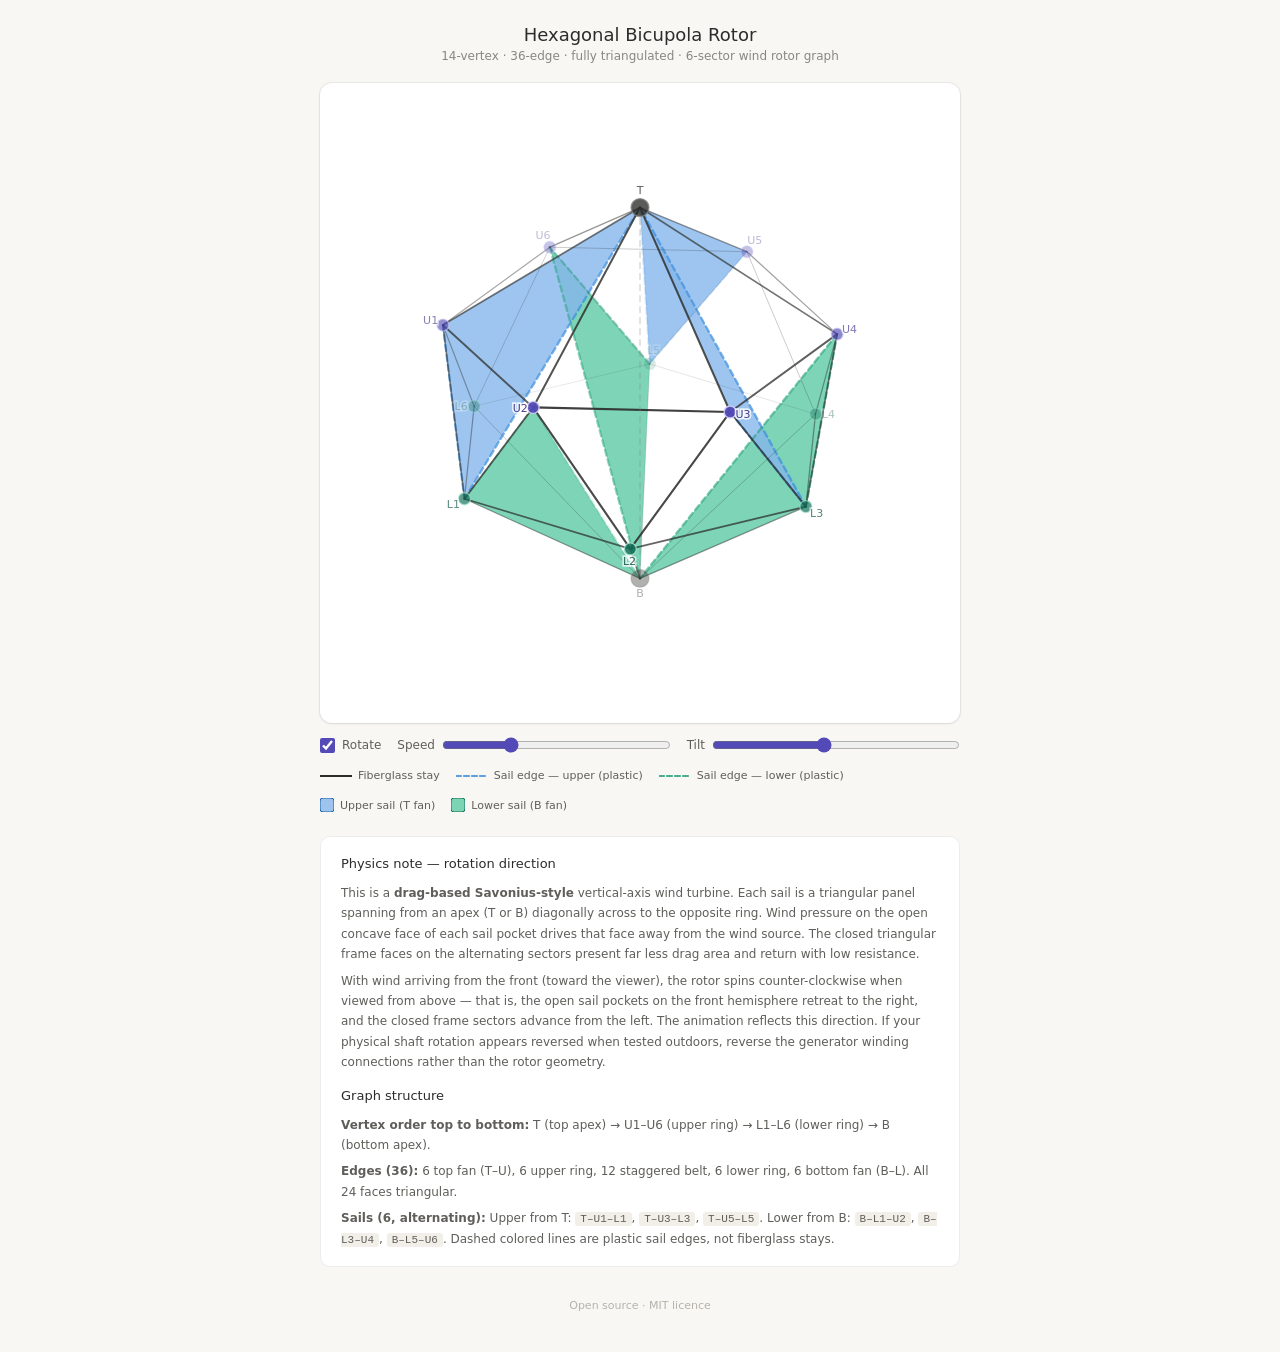
==== docs/index.html @ 90df32c6 "Rename index.html to docs/index.html" ====
<!DOCTYPE html>
<html lang="en">
<head>
  <meta charset="UTF-8">
  <meta name="viewport" content="width=device-width, initial-scale=1.0">
  <title>Hexagonal Bicupola Rotor</title>
  <style>
    *, *::before, *::after { box-sizing: border-box; margin: 0; padding: 0; }
    body {
      font-family: system-ui, -apple-system, sans-serif;
      font-size: 14px;
      background: #f8f7f4;
      color: #2c2c2a;
      display: flex;
      flex-direction: column;
      align-items: center;
      min-height: 100vh;
      padding: 24px 16px 40px;
    }
    h1 { font-size: 18px; font-weight: 500; margin-bottom: 4px; }
    .subtitle { font-size: 12px; color: #888780; margin-bottom: 20px; }
    canvas {
      display: block;
      width: 100%;
      max-width: 640px;
      border-radius: 12px;
      background: #ffffff;
      box-shadow: 0 1px 3px rgba(0,0,0,0.08), 0 0 0 1px rgba(0,0,0,0.06);
    }
    .controls {
      display: flex;
      flex-wrap: wrap;
      align-items: center;
      gap: 16px;
      padding: 14px 0 10px;
      width: 100%;
      max-width: 640px;
    }
    .controls label {
      display: flex;
      align-items: center;
      gap: 7px;
      color: #5f5e5a;
      font-size: 12px;
      white-space: nowrap;
    }
    .controls label.flex { flex: 1; min-width: 130px; }
    input[type="range"]    { flex: 1; accent-color: #534ab7; cursor: pointer; }
    input[type="checkbox"] { accent-color: #534ab7; cursor: pointer; width: 15px; height: 15px; }
    .legend {
      display: flex;
      flex-wrap: wrap;
      gap: 16px;
      padding: 6px 0 0;
      width: 100%;
      max-width: 640px;
      font-size: 11px;
      color: #5f5e5a;
    }
    .legend-item { display: flex; align-items: center; gap: 6px; }
    .legend-item svg { flex-shrink: 0; }
    .info {
      margin-top: 24px;
      width: 100%;
      max-width: 640px;
      background: #ffffff;
      border-radius: 10px;
      border: 1px solid rgba(0,0,0,0.07);
      padding: 16px 20px;
      font-size: 12px;
      color: #5f5e5a;
      line-height: 1.7;
    }
    .info h2 { font-size: 13px; font-weight: 500; color: #2c2c2a; margin-bottom: 8px; }
    .info p { margin-bottom: 6px; }
    .info p:last-child { margin-bottom: 0; }
    code {
      font-family: ui-monospace, monospace;
      font-size: 11px;
      background: #f1efe8;
      padding: 1px 5px;
      border-radius: 3px;
    }
    footer { margin-top: 32px; font-size: 11px; color: #b4b2a9; }
  </style>
</head>
<body>

  <h1>Hexagonal Bicupola Rotor</h1>
  <p class="subtitle">14-vertex · 36-edge · fully triangulated · 6-sector wind rotor graph</p>

  <canvas id="c"></canvas>

  <div class="controls">
    <label><input type="checkbox" id="chk" checked> Rotate</label>
    <label class="flex">Speed <input type="range" id="spd" min="1" max="8" value="3"></label>
    <label class="flex">Tilt  <input type="range" id="tlt" min="10" max="50" value="28"></label>
  </div>

  <div class="legend">
    <div class="legend-item">
      <svg width="32" height="8">
        <line x1="0" y1="4" x2="32" y2="4" stroke="#2c2c2a" stroke-width="2.2" stroke-linecap="round"/>
      </svg>
      Fiberglass stay
    </div>
    <div class="legend-item">
      <svg width="32" height="8">
        <line x1="0" y1="4" x2="32" y2="4" stroke="#378add" stroke-width="2.2"
              stroke-dasharray="5 3" stroke-linecap="round" opacity="0.8"/>
      </svg>
      Sail edge — upper (plastic)
    </div>
    <div class="legend-item">
      <svg width="32" height="8">
        <line x1="0" y1="4" x2="32" y2="4" stroke="#1d9e75" stroke-width="2.2"
              stroke-dasharray="5 3" stroke-linecap="round" opacity="0.8"/>
      </svg>
      Sail edge — lower (plastic)
    </div>
    <div class="legend-item">
      <svg width="14" height="14">
        <rect x="0" y="0" width="14" height="14" rx="3"
              fill="rgba(133,183,235,0.80)" stroke="#185fa5" stroke-width="1"/>
      </svg>
      Upper sail (T fan)
    </div>
    <div class="legend-item">
      <svg width="14" height="14">
        <rect x="0" y="0" width="14" height="14" rx="3"
              fill="rgba(93,202,165,0.80)" stroke="#0f6e56" stroke-width="1"/>
      </svg>
      Lower sail (B fan)
    </div>
  </div>

  <div class="info">
    <h2>Physics note — rotation direction</h2>
    <p>
      This is a <strong>drag-based Savonius-style</strong> vertical-axis wind turbine.
      Each sail is a triangular panel spanning from an apex (T or B) diagonally across
      to the opposite ring. Wind pressure on the open concave face of each sail pocket
      drives that face away from the wind source. The closed triangular frame faces on
      the alternating sectors present far less drag area and return with low resistance.
    </p>
    <p>
      With wind arriving from the front (toward the viewer), the rotor spins
      counter-clockwise when viewed from above — that is, the open sail pockets on the
      front hemisphere retreat to the right, and the closed frame sectors advance from
      the left. The animation reflects this direction. If your physical shaft rotation
      appears reversed when tested outdoors, reverse the generator winding connections
      rather than the rotor geometry.
    </p>
    <h2 style="margin-top:12px">Graph structure</h2>
    <p>
      <strong>Vertex order top to bottom:</strong>
      T (top apex) → U1–U6 (upper ring) → L1–L6 (lower ring) → B (bottom apex).
    </p>
    <p>
      <strong>Edges (36):</strong>
      6 top fan (T–U), 6 upper ring, 12 staggered belt, 6 lower ring, 6 bottom fan (B–L).
      All 24 faces triangular.
    </p>
    <p>
      <strong>Sails (6, alternating):</strong>
      Upper from T: <code>T–U1–L1</code>, <code>T–U3–L3</code>, <code>T–U5–L5</code>.
      Lower from B: <code>B–L1–U2</code>, <code>B–L3–U4</code>, <code>B–L5–U6</code>.
      Dashed colored lines are plastic sail edges, not fiberglass stays.
    </p>
  </div>

  <footer>Open source · MIT licence</footer>

  <script>
    const cv  = document.getElementById('c');
    const ctx = cv.getContext('2d');
    const W = 640, H = 640;
    cv.width = W; cv.height = H;

    const CX = W / 2, CY = H / 2 - 10, R = 210;

    // Sail fill colors at fixed 80% opacity — no depth modulation
    const SAIL_FILL = {
      T: 'rgba(133,183,235,0.80)',
      B: 'rgba(93,202,165,0.80)',
    };

    /*
      Vertex order top to bottom:
        T  = top pole        y = +R
        U  = upper ring      y = +R·sin(φ)    φ = 20°  (near T)
        L  = lower ring      y = -R·sin(φ)             (near B)
        B  = bottom pole     y = -R
    */
    function buildVerts() {
      const phi = 20 * Math.PI / 180;
      const rh  = R * Math.cos(phi);
      const yU  = +R * Math.sin(phi);
      const yL  = -R * Math.sin(phi);
      const n   = {};
      n['T'] = [0, +R, 0];
      n['B'] = [0, -R, 0];
      for (let i = 0; i < 6; i++) {
        const a = i * 60 * Math.PI / 180;
        n['U' + (i + 1)] = [rh * Math.sin(a), yU, rh * Math.cos(a)];
      }
      for (let i = 0; i < 6; i++) {
        const a = (i * 60 + 30) * Math.PI / 180;
        n['L' + (i + 1)] = [rh * Math.sin(a), yL, rh * Math.cos(a)];
      }
      return n;
    }
    const BASE = buildVerts();

    function rotY(v, a) {
      const [x, y, z] = v;
      return [x * Math.cos(a) + z * Math.sin(a), y, -x * Math.sin(a) + z * Math.cos(a)];
    }
    function rotX(v, a) {
      const [x, y, z] = v;
      return [x, y * Math.cos(a) - z * Math.sin(a), y * Math.sin(a) + z * Math.cos(a)];
    }
    function project(rv, tilt) {
      const p = rotX(rv, tilt);
      return { x: CX + p[0], y: CY - p[1], d: p[2] };
    }

    // Depth alpha — used for stays, nodes, and labels only (not sails)
    function dAlpha(d, lo, hi) {
      return lo + ((d + R) / (2 * R)) * (hi - lo);
    }

    /* Fiberglass stays — T→U, B→L, ring edges, belt edges only */
    const STAYS = new Set([
      'T|U1','T|U2','T|U3','T|U4','T|U5','T|U6',
      'B|L1','B|L2','B|L3','B|L4','B|L5','B|L6',
      'U1|U2','U2|U3','U3|U4','U4|U5','U5|U6','U6|U1',
      'L1|L2','L2|L3','L3|L4','L4|L5','L5|L6','L6|L1',
      'U1|L1','U1|L6',
      'U2|L1','U2|L2',
      'U3|L2','U3|L3',
      'U4|L3','U4|L4',
      'U5|L4','U5|L5',
      'U6|L5','U6|L6',
    ]);
    const STAY_LIST = [...STAYS].map(k => k.split('|'));

    function stayKey(a, b) { return [a, b].sort().join('|'); }
    function isStay(a, b)  { return STAYS.has(stayKey(a, b)); }

    /* Sails */
    const SAILS = [
      { keys: ['T', 'U1', 'L1'], type: 'T' },
      { keys: ['T', 'U3', 'L3'], type: 'T' },
      { keys: ['T', 'U5', 'L5'], type: 'T' },
      { keys: ['B', 'L1', 'U2'], type: 'B' },
      { keys: ['B', 'L3', 'U4'], type: 'B' },
      { keys: ['B', 'L5', 'U6'], type: 'B' },
    ];

    let angle   = 0.52;
    let running = true;
    document.getElementById('chk').onchange = e => { running = e.target.checked; };

    function faceNormalZ(pts) {
      const ax = pts[1].x - pts[0].x, ay = pts[1].y - pts[0].y;
      const bx = pts[2].x - pts[0].x, by = pts[2].y - pts[0].y;
      return ax * by - ay * bx;
    }

    function draw() {
      const tilt = +document.getElementById('tlt').value * Math.PI / 180;

      const rv = {};
      for (const k in BASE) rv[k] = rotY(BASE[k], angle);
      const p = {};
      for (const k in rv) p[k] = project(rv[k], tilt);

      ctx.clearRect(0, 0, W, H);

      /* 1 — Sail fills at fixed 80% opacity, painter's order (back to front).
         Depth sorting means front sails naturally occlude back sails — the
         80% transparency lets you see the back sail where the front sail
         doesn't cover it, without flickering luminance changes mid-rotation. */
      const faces = SAILS.map(s => {
        const pts   = s.keys.map(k => p[k]);
        const depth = pts.reduce((sum, pt) => sum + pt.d, 0) / 3;
        return { ...s, pts, depth, nz: faceNormalZ(pts) };
      }).sort((a, b) => a.depth - b.depth);

      for (const f of faces) {
        ctx.beginPath();
        ctx.moveTo(f.pts[0].x, f.pts[0].y);
        ctx.lineTo(f.pts[1].x, f.pts[1].y);
        ctx.lineTo(f.pts[2].x, f.pts[2].y);
        ctx.closePath();
        ctx.fillStyle = SAIL_FILL[f.type];
        ctx.fill();
      }

      /* 2 — Plastic sail edges (triangle sides that are not stays).
         These fade slightly by depth so the back ones read as behind,
         but remain clearly dashed to distinguish from solid rods. */
      for (const s of SAILS) {
        const k     = s.keys;
        const pts   = k.map(n => p[n]);
        const nz    = faceNormalZ(pts);
        const front = nz < 0;
        for (let i = 0; i < 3; i++) {
          const a = k[i], b = k[(i + 1) % 3];
          if (!isStay(a, b)) {
            const pa    = p[a], pb = p[b];
            const ed    = (pa.d + pb.d) / 2;
            const alpha = front
              ? dAlpha(ed, 0.35, 0.80)
              : dAlpha(ed, 0.08, 0.25);
            ctx.beginPath();
            ctx.moveTo(pa.x, pa.y);
            ctx.lineTo(pb.x, pb.y);
            ctx.strokeStyle = s.type === 'T'
              ? `rgba(55,138,221,${alpha})`
              : `rgba(29,158,117,${alpha})`;
            ctx.lineWidth = 2.4;
            ctx.setLineDash([6, 4]);
            ctx.lineCap = 'round';
            ctx.stroke();
            ctx.setLineDash([]);
          }
        }
      }

      /* 3 — Fiberglass stays: solid dark, continuous depth fade, back to front */
      const staysSorted = STAY_LIST
        .map(([a, b]) => ({ a, b, d: (p[a].d + p[b].d) / 2 }))
        .sort((x, y) => x.d - y.d);

      for (const { a, b, d } of staysSorted) {
        const pa    = p[a], pb = p[b];
        const alpha = dAlpha(d, 0.07, 0.96);
        const lw    = dAlpha(d, 0.5, 2.3);
        ctx.beginPath();
        ctx.moveTo(pa.x, pa.y);
        ctx.lineTo(pb.x, pb.y);
        ctx.strokeStyle = `rgba(44,44,42,${alpha})`;
        ctx.lineWidth   = lw;
        ctx.lineCap     = 'round';
        ctx.setLineDash([]);
        ctx.stroke();
      }

      /* 4 — Shaft axis */
      ctx.beginPath();
      ctx.moveTo(p['T'].x, p['T'].y);
      ctx.lineTo(p['B'].x, p['B'].y);
      ctx.strokeStyle = 'rgba(136,135,128,0.35)';
      ctx.lineWidth   = 1.3;
      ctx.setLineDash([6, 5]);
      ctx.stroke();
      ctx.setLineDash([]);

      /* 5 — Vertex nodes, back to front */
      const nodeOrder = Object.keys(p).sort((a, b) => p[a].d - p[b].d);
      for (const k of nodeOrder) {
        const pt    = p[k];
        const alpha = dAlpha(pt.d, 0.15, 1.0);
        let r, fill, stroke;
        if (k === 'T' || k === 'B') { r = 9; fill = '#2c2c2a'; stroke = '#888780'; }
        else if (k[0] === 'U')      { r = 6; fill = '#534ab7'; stroke = '#cecbf6'; }
        else                         { r = 6; fill = '#0f6e56'; stroke = '#9fe1cb'; }
        ctx.globalAlpha = alpha;
        ctx.beginPath();
        ctx.arc(pt.x, pt.y, r, 0, Math.PI * 2);
        ctx.fillStyle   = fill;
        ctx.strokeStyle = stroke;
        ctx.lineWidth   = 1.3;
        ctx.fill();
        ctx.stroke();
        ctx.globalAlpha = 1;
      }

      /* 6 — Labels, radially offset, depth-faded */
      for (const k of nodeOrder) {
        const pt    = p[k];
        const alpha = Math.max(0.18, dAlpha(pt.d, 0.15, 1.0));
        const dx    = pt.x - CX, dy = pt.y - CY;
        const dist  = Math.sqrt(dx * dx + dy * dy) || 1;
        const off   = (k === 'T' || k === 'B') ? 16 : 13;
        const lx    = pt.x + dx / dist * off;
        const ly    = pt.y + dy / dist * off;
        ctx.globalAlpha  = alpha;
        ctx.font         = '500 11px system-ui, sans-serif';
        ctx.textAlign    = 'center';
        ctx.textBaseline = 'middle';
        ctx.lineWidth    = 3.5;
        ctx.strokeStyle  = 'rgba(255,255,255,0.82)';
        ctx.strokeText(k, lx, ly);
        ctx.fillStyle = (k === 'T' || k === 'B') ? '#2c2c2a'
                      : (k[0] === 'U')            ? '#3c3489'
                                                  : '#085041';
        ctx.fillText(k, lx, ly);
        ctx.globalAlpha = 1;
      }
    }

    /* Animation loop — angle decrements = counter-clockwise from above */
    let last = 0;
    function loop(ts) {
      const spd = +document.getElementById('spd').value;
      const dt  = Math.min(ts - last, 50);
      last = ts;
      if (running) angle -= spd * 0.0004 * dt;
      draw();
      requestAnimationFrame(loop);
    }
    requestAnimationFrame(ts => { last = ts; loop(ts); });
  </script>

</body>
</html>
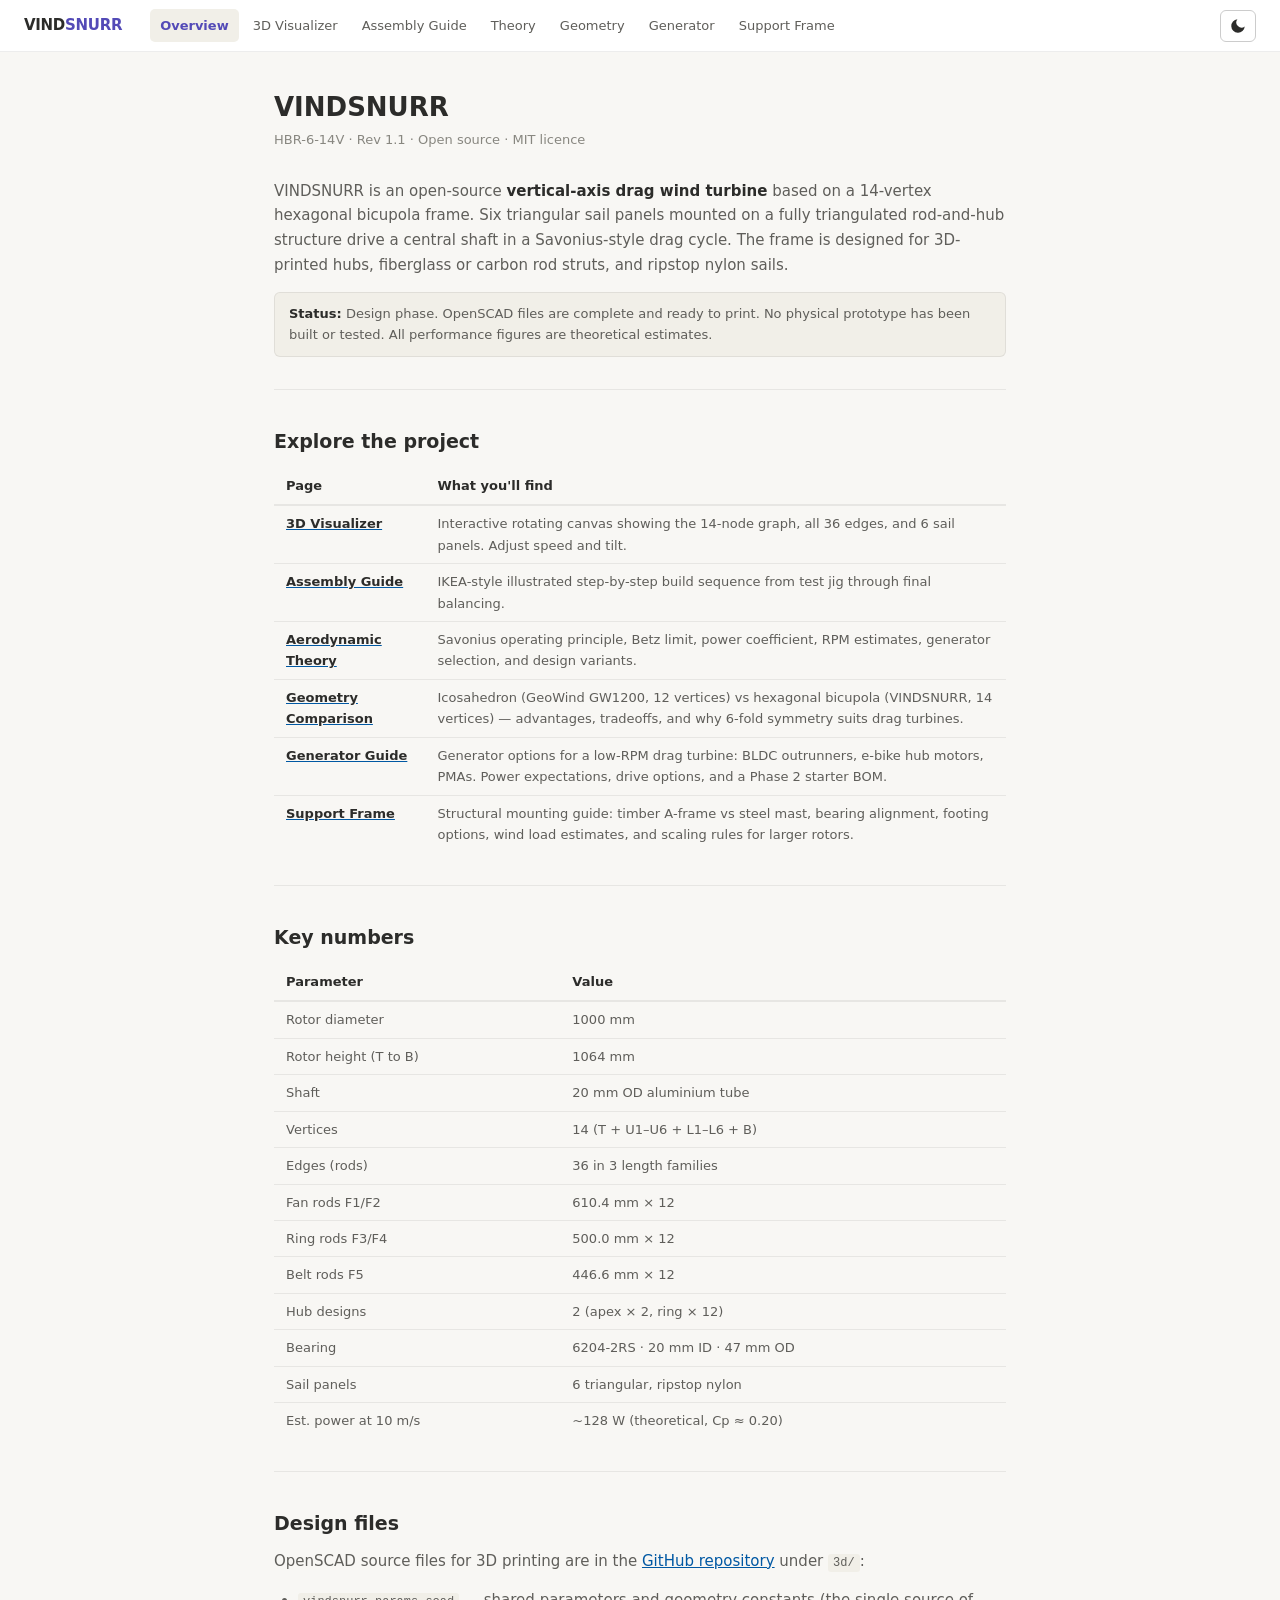
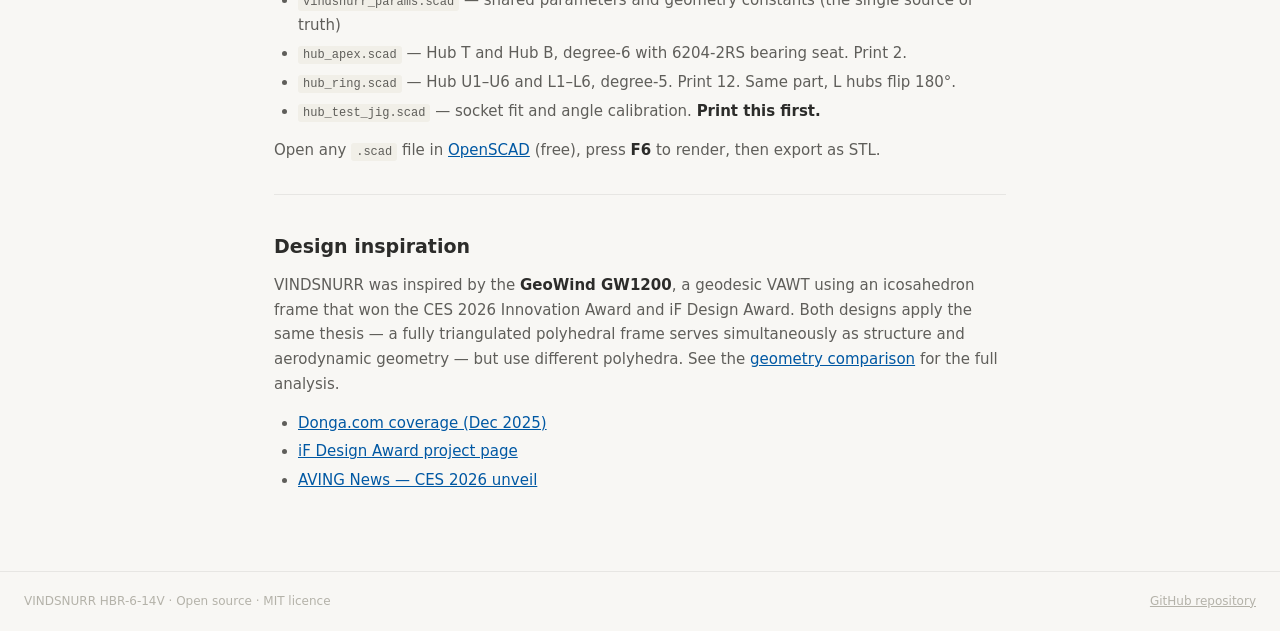
==== commit 6e2315f9: "Add documentation site, project guides, and contributor files - Adds GitHub Pages site (docs/) with " ====
--- a/docs/index.html
+++ b/docs/index.html
@@ -3,417 +3,157 @@
 <head>
   <meta charset="UTF-8">
   <meta name="viewport" content="width=device-width, initial-scale=1.0">
-  <title>Hexagonal Bicupola Rotor</title>
-  <style>
-    *, *::before, *::after { box-sizing: border-box; margin: 0; padding: 0; }
-    body {
-      font-family: system-ui, -apple-system, sans-serif;
-      font-size: 14px;
-      background: #f8f7f4;
-      color: #2c2c2a;
-      display: flex;
-      flex-direction: column;
-      align-items: center;
-      min-height: 100vh;
-      padding: 24px 16px 40px;
-    }
-    h1 { font-size: 18px; font-weight: 500; margin-bottom: 4px; }
-    .subtitle { font-size: 12px; color: #888780; margin-bottom: 20px; }
-    canvas {
-      display: block;
-      width: 100%;
-      max-width: 640px;
-      border-radius: 12px;
-      background: #ffffff;
-      box-shadow: 0 1px 3px rgba(0,0,0,0.08), 0 0 0 1px rgba(0,0,0,0.06);
-    }
-    .controls {
-      display: flex;
-      flex-wrap: wrap;
-      align-items: center;
-      gap: 16px;
-      padding: 14px 0 10px;
-      width: 100%;
-      max-width: 640px;
-    }
-    .controls label {
-      display: flex;
-      align-items: center;
-      gap: 7px;
-      color: #5f5e5a;
-      font-size: 12px;
-      white-space: nowrap;
-    }
-    .controls label.flex { flex: 1; min-width: 130px; }
-    input[type="range"]    { flex: 1; accent-color: #534ab7; cursor: pointer; }
-    input[type="checkbox"] { accent-color: #534ab7; cursor: pointer; width: 15px; height: 15px; }
-    .legend {
-      display: flex;
-      flex-wrap: wrap;
-      gap: 16px;
-      padding: 6px 0 0;
-      width: 100%;
-      max-width: 640px;
-      font-size: 11px;
-      color: #5f5e5a;
-    }
-    .legend-item { display: flex; align-items: center; gap: 6px; }
-    .legend-item svg { flex-shrink: 0; }
-    .info {
-      margin-top: 24px;
-      width: 100%;
-      max-width: 640px;
-      background: #ffffff;
-      border-radius: 10px;
-      border: 1px solid rgba(0,0,0,0.07);
-      padding: 16px 20px;
-      font-size: 12px;
-      color: #5f5e5a;
-      line-height: 1.7;
-    }
-    .info h2 { font-size: 13px; font-weight: 500; color: #2c2c2a; margin-bottom: 8px; }
-    .info p { margin-bottom: 6px; }
-    .info p:last-child { margin-bottom: 0; }
-    code {
-      font-family: ui-monospace, monospace;
-      font-size: 11px;
-      background: #f1efe8;
-      padding: 1px 5px;
-      border-radius: 3px;
-    }
-    footer { margin-top: 32px; font-size: 11px; color: #b4b2a9; }
-  </style>
+  <title>VINDSNURR — Hexagonal Bicupola Wind Rotor</title>
+  <link rel="stylesheet" href="site.css">
 </head>
 <body>
 
-  <h1>Hexagonal Bicupola Rotor</h1>
-  <p class="subtitle">14-vertex · 36-edge · fully triangulated · 6-sector wind rotor graph</p>
+<header class="site-header">
+  <a class="site-logo" href="index.html">VIND<span>SNURR</span></a>
+  <nav class="site-nav" aria-label="Site">
+    <a href="index.html" aria-current="page">Overview</a>
+    <a href="viz.html">3D Visualizer</a>
+    <a href="step-by-step.html">Assembly Guide</a>
+    <a href="theory.html">Theory</a>
+    <a href="geometry-comparison.html">Geometry</a>
+    <a href="generator.html">Generator</a>
+    <a href="support-frame.html">Support Frame</a>
+  </nav>
+  <button id="theme-toggle" aria-label="Switch to dark mode">
+    <svg aria-hidden="true" class="sun-icon" viewBox="0 0 24 24" width="18" height="18">
+      <circle cx="12" cy="12" r="5" fill="currentColor"/>
+      <path fill="currentColor" stroke="currentColor" stroke-width="1.5" stroke-linecap="round"
+            d="M12 2v2M12 20v2M4.22 4.22l1.42 1.42M18.36 18.36l1.42 1.42M2 12h2M20 12h2M4.22 19.78l1.42-1.42M18.36 5.64l1.42-1.42"/>
+    </svg>
+    <svg aria-hidden="true" class="moon-icon" viewBox="0 0 24 24" width="18" height="18">
+      <path fill="currentColor" d="M21 12.79A9 9 0 1 1 11.21 3 7 7 0 0 0 21 12.79z"/>
+    </svg>
+  </button>
+</header>
 
-  <canvas id="c"></canvas>
+<main class="page">
 
-  <div class="controls">
-    <label><input type="checkbox" id="chk" checked> Rotate</label>
-    <label class="flex">Speed <input type="range" id="spd" min="1" max="8" value="3"></label>
-    <label class="flex">Tilt  <input type="range" id="tlt" min="10" max="50" value="28"></label>
+  <div class="prose">
+
+    <h1>VINDSNURR</h1>
+    <p style="font-size:13px;color:var(--text-faint);margin-bottom:28px;">
+      HBR-6-14V · Rev 1.1 · Open source · MIT licence
+    </p>
+
+    <p>
+      VINDSNURR is an open-source <strong>vertical-axis drag wind turbine</strong> based on a
+      14-vertex hexagonal bicupola frame. Six triangular sail panels mounted on a fully
+      triangulated rod-and-hub structure drive a central shaft in a Savonius-style drag cycle.
+      The frame is designed for 3D-printed hubs, fiberglass or carbon rod struts, and ripstop
+      nylon sails.
+    </p>
+
+    <p style="font-size:13px;background:var(--bg-code);border:1px solid var(--border);border-radius:6px;padding:10px 14px;color:var(--text-muted);">
+      <strong>Status:</strong> Design phase. OpenSCAD files are complete and ready to print.
+      No physical prototype has been built or tested. All performance figures are theoretical estimates.
+    </p>
+
+    <hr>
+
+    <h2>Explore the project</h2>
+
+    <table>
+      <thead><tr><th>Page</th><th>What you'll find</th></tr></thead>
+      <tbody>
+        <tr>
+          <td><a href="viz.html"><strong>3D Visualizer</strong></a></td>
+          <td>Interactive rotating canvas showing the 14-node graph, all 36 edges, and 6 sail panels. Adjust speed and tilt.</td>
+        </tr>
+        <tr>
+          <td><a href="step-by-step.html"><strong>Assembly Guide</strong></a></td>
+          <td>IKEA-style illustrated step-by-step build sequence from test jig through final balancing.</td>
+        </tr>
+        <tr>
+          <td><a href="theory.html"><strong>Aerodynamic Theory</strong></a></td>
+          <td>Savonius operating principle, Betz limit, power coefficient, RPM estimates, generator selection, and design variants.</td>
+        </tr>
+        <tr>
+          <td><a href="geometry-comparison.html"><strong>Geometry Comparison</strong></a></td>
+          <td>Icosahedron (GeoWind GW1200, 12 vertices) vs hexagonal bicupola (VINDSNURR, 14 vertices) — advantages, tradeoffs, and why 6-fold symmetry suits drag turbines.</td>
+        </tr>
+        <tr>
+          <td><a href="generator.html"><strong>Generator Guide</strong></a></td>
+          <td>Generator options for a low-RPM drag turbine: BLDC outrunners, e-bike hub motors, PMAs. Power expectations, drive options, and a Phase 2 starter BOM.</td>
+        </tr>
+        <tr>
+          <td><a href="support-frame.html"><strong>Support Frame</strong></a></td>
+          <td>Structural mounting guide: timber A-frame vs steel mast, bearing alignment, footing options, wind load estimates, and scaling rules for larger rotors.</td>
+        </tr>
+      </tbody>
+    </table>
+
+    <hr>
+
+    <h2>Key numbers</h2>
+
+    <table>
+      <thead><tr><th>Parameter</th><th>Value</th></tr></thead>
+      <tbody>
+        <tr><td>Rotor diameter</td><td>1000 mm</td></tr>
+        <tr><td>Rotor height (T to B)</td><td>1064 mm</td></tr>
+        <tr><td>Shaft</td><td>20 mm OD aluminium tube</td></tr>
+        <tr><td>Vertices</td><td>14 (T + U1–U6 + L1–L6 + B)</td></tr>
+        <tr><td>Edges (rods)</td><td>36 in 3 length families</td></tr>
+        <tr><td>Fan rods F1/F2</td><td>610.4 mm × 12</td></tr>
+        <tr><td>Ring rods F3/F4</td><td>500.0 mm × 12</td></tr>
+        <tr><td>Belt rods F5</td><td>446.6 mm × 12</td></tr>
+        <tr><td>Hub designs</td><td>2 (apex × 2, ring × 12)</td></tr>
+        <tr><td>Bearing</td><td>6204-2RS · 20 mm ID · 47 mm OD</td></tr>
+        <tr><td>Sail panels</td><td>6 triangular, ripstop nylon</td></tr>
+        <tr><td>Est. power at 10 m/s</td><td>~128 W (theoretical, Cp ≈ 0.20)</td></tr>
+      </tbody>
+    </table>
+
+    <hr>
+
+    <h2>Design files</h2>
+
+    <p>OpenSCAD source files for 3D printing are in the
+      <a href="https://github.com/mgifford/Hex-Bicup-Rotor">GitHub repository</a>
+      under <code>3d/</code>:</p>
+
+    <ul>
+      <li><code>vindsnurr_params.scad</code> — shared parameters and geometry constants (the single source of truth)</li>
+      <li><code>hub_apex.scad</code> — Hub T and Hub B, degree-6 with 6204-2RS bearing seat. Print 2.</li>
+      <li><code>hub_ring.scad</code> — Hub U1–U6 and L1–L6, degree-5. Print 12. Same part, L hubs flip 180°.</li>
+      <li><code>hub_test_jig.scad</code> — socket fit and angle calibration. <strong>Print this first.</strong></li>
+    </ul>
+
+    <p>Open any <code>.scad</code> file in <a href="https://openscad.org">OpenSCAD</a> (free),
+    press <strong>F6</strong> to render, then export as STL.</p>
+
+    <hr>
+
+    <h2>Design inspiration</h2>
+
+    <p>
+      VINDSNURR was inspired by the <strong>GeoWind GW1200</strong>, a geodesic VAWT using an
+      icosahedron frame that won the CES 2026 Innovation Award and iF Design Award. Both designs
+      apply the same thesis — a fully triangulated polyhedral frame serves simultaneously as
+      structure and aerodynamic geometry — but use different polyhedra. See the
+      <a href="geometry-comparison.html">geometry comparison</a> for the full analysis.
+    </p>
+
+    <ul>
+      <li><a href="https://www.donga.com/en/article/all/20251224/6025912/1">Donga.com coverage (Dec 2025)</a></li>
+      <li><a href="https://ifdesign.com/en/winner-ranking/project/geowind-gw1200-geodesic-vertical-axis-wind-turbine/765799">iF Design Award project page</a></li>
+      <li><a href="https://us.aving.net/news/articleView.html?idxno=53081">AVING News — CES 2026 unveil</a></li>
+    </ul>
+
   </div>
 
-  <div class="legend">
-    <div class="legend-item">
-      <svg width="32" height="8">
-        <line x1="0" y1="4" x2="32" y2="4" stroke="#2c2c2a" stroke-width="2.2" stroke-linecap="round"/>
-      </svg>
-      Fiberglass stay
-    </div>
-    <div class="legend-item">
-      <svg width="32" height="8">
-        <line x1="0" y1="4" x2="32" y2="4" stroke="#378add" stroke-width="2.2"
-              stroke-dasharray="5 3" stroke-linecap="round" opacity="0.8"/>
-      </svg>
-      Sail edge — upper (plastic)
-    </div>
-    <div class="legend-item">
-      <svg width="32" height="8">
-        <line x1="0" y1="4" x2="32" y2="4" stroke="#1d9e75" stroke-width="2.2"
-              stroke-dasharray="5 3" stroke-linecap="round" opacity="0.8"/>
-      </svg>
-      Sail edge — lower (plastic)
-    </div>
-    <div class="legend-item">
-      <svg width="14" height="14">
-        <rect x="0" y="0" width="14" height="14" rx="3"
-              fill="rgba(133,183,235,0.80)" stroke="#185fa5" stroke-width="1"/>
-      </svg>
-      Upper sail (T fan)
-    </div>
-    <div class="legend-item">
-      <svg width="14" height="14">
-        <rect x="0" y="0" width="14" height="14" rx="3"
-              fill="rgba(93,202,165,0.80)" stroke="#0f6e56" stroke-width="1"/>
-      </svg>
-      Lower sail (B fan)
-    </div>
-  </div>
+</main>
 
-  <div class="info">
-    <h2>Physics note — rotation direction</h2>
-    <p>
-      This is a <strong>drag-based Savonius-style</strong> vertical-axis wind turbine.
-      Each sail is a triangular panel spanning from an apex (T or B) diagonally across
-      to the opposite ring. Wind pressure on the open concave face of each sail pocket
-      drives that face away from the wind source. The closed triangular frame faces on
-      the alternating sectors present far less drag area and return with low resistance.
-    </p>
-    <p>
-      With wind arriving from the front (toward the viewer), the rotor spins
-      counter-clockwise when viewed from above — that is, the open sail pockets on the
-      front hemisphere retreat to the right, and the closed frame sectors advance from
-      the left. The animation reflects this direction. If your physical shaft rotation
-      appears reversed when tested outdoors, reverse the generator winding connections
-      rather than the rotor geometry.
-    </p>
-    <h2 style="margin-top:12px">Graph structure</h2>
-    <p>
-      <strong>Vertex order top to bottom:</strong>
-      T (top apex) → U1–U6 (upper ring) → L1–L6 (lower ring) → B (bottom apex).
-    </p>
-    <p>
-      <strong>Edges (36):</strong>
-      6 top fan (T–U), 6 upper ring, 12 staggered belt, 6 lower ring, 6 bottom fan (B–L).
-      All 24 faces triangular.
-    </p>
-    <p>
-      <strong>Sails (6, alternating):</strong>
-      Upper from T: <code>T–U1–L1</code>, <code>T–U3–L3</code>, <code>T–U5–L5</code>.
-      Lower from B: <code>B–L1–U2</code>, <code>B–L3–U4</code>, <code>B–L5–U6</code>.
-      Dashed colored lines are plastic sail edges, not fiberglass stays.
-    </p>
-  </div>
+<footer class="site-footer">
+  <span>VINDSNURR HBR-6-14V · Open source · MIT licence</span>
+  <span><a href="https://github.com/mgifford/Hex-Bicup-Rotor">GitHub repository</a></span>
+</footer>
 
-  <footer>Open source · MIT licence</footer>
-
-  <script>
-    const cv  = document.getElementById('c');
-    const ctx = cv.getContext('2d');
-    const W = 640, H = 640;
-    cv.width = W; cv.height = H;
-
-    const CX = W / 2, CY = H / 2 - 10, R = 210;
-
-    // Sail fill colors at fixed 80% opacity — no depth modulation
-    const SAIL_FILL = {
-      T: 'rgba(133,183,235,0.80)',
-      B: 'rgba(93,202,165,0.80)',
-    };
-
-    /*
-      Vertex order top to bottom:
-        T  = top pole        y = +R
-        U  = upper ring      y = +R·sin(φ)    φ = 20°  (near T)
-        L  = lower ring      y = -R·sin(φ)             (near B)
-        B  = bottom pole     y = -R
-    */
-    function buildVerts() {
-      const phi = 20 * Math.PI / 180;
-      const rh  = R * Math.cos(phi);
-      const yU  = +R * Math.sin(phi);
-      const yL  = -R * Math.sin(phi);
-      const n   = {};
-      n['T'] = [0, +R, 0];
-      n['B'] = [0, -R, 0];
-      for (let i = 0; i < 6; i++) {
-        const a = i * 60 * Math.PI / 180;
-        n['U' + (i + 1)] = [rh * Math.sin(a), yU, rh * Math.cos(a)];
-      }
-      for (let i = 0; i < 6; i++) {
-        const a = (i * 60 + 30) * Math.PI / 180;
-        n['L' + (i + 1)] = [rh * Math.sin(a), yL, rh * Math.cos(a)];
-      }
-      return n;
-    }
-    const BASE = buildVerts();
-
-    function rotY(v, a) {
-      const [x, y, z] = v;
-      return [x * Math.cos(a) + z * Math.sin(a), y, -x * Math.sin(a) + z * Math.cos(a)];
-    }
-    function rotX(v, a) {
-      const [x, y, z] = v;
-      return [x, y * Math.cos(a) - z * Math.sin(a), y * Math.sin(a) + z * Math.cos(a)];
-    }
-    function project(rv, tilt) {
-      const p = rotX(rv, tilt);
-      return { x: CX + p[0], y: CY - p[1], d: p[2] };
-    }
-
-    // Depth alpha — used for stays, nodes, and labels only (not sails)
-    function dAlpha(d, lo, hi) {
-      return lo + ((d + R) / (2 * R)) * (hi - lo);
-    }
-
-    /* Fiberglass stays — T→U, B→L, ring edges, belt edges only */
-    const STAYS = new Set([
-      'T|U1','T|U2','T|U3','T|U4','T|U5','T|U6',
-      'B|L1','B|L2','B|L3','B|L4','B|L5','B|L6',
-      'U1|U2','U2|U3','U3|U4','U4|U5','U5|U6','U6|U1',
-      'L1|L2','L2|L3','L3|L4','L4|L5','L5|L6','L6|L1',
-      'U1|L1','U1|L6',
-      'U2|L1','U2|L2',
-      'U3|L2','U3|L3',
-      'U4|L3','U4|L4',
-      'U5|L4','U5|L5',
-      'U6|L5','U6|L6',
-    ]);
-    const STAY_LIST = [...STAYS].map(k => k.split('|'));
-
-    function stayKey(a, b) { return [a, b].sort().join('|'); }
-    function isStay(a, b)  { return STAYS.has(stayKey(a, b)); }
-
-    /* Sails */
-    const SAILS = [
-      { keys: ['T', 'U1', 'L1'], type: 'T' },
-      { keys: ['T', 'U3', 'L3'], type: 'T' },
-      { keys: ['T', 'U5', 'L5'], type: 'T' },
-      { keys: ['B', 'L1', 'U2'], type: 'B' },
-      { keys: ['B', 'L3', 'U4'], type: 'B' },
-      { keys: ['B', 'L5', 'U6'], type: 'B' },
-    ];
-
-    let angle   = 0.52;
-    let running = true;
-    document.getElementById('chk').onchange = e => { running = e.target.checked; };
-
-    function faceNormalZ(pts) {
-      const ax = pts[1].x - pts[0].x, ay = pts[1].y - pts[0].y;
-      const bx = pts[2].x - pts[0].x, by = pts[2].y - pts[0].y;
-      return ax * by - ay * bx;
-    }
-
-    function draw() {
-      const tilt = +document.getElementById('tlt').value * Math.PI / 180;
-
-      const rv = {};
-      for (const k in BASE) rv[k] = rotY(BASE[k], angle);
-      const p = {};
-      for (const k in rv) p[k] = project(rv[k], tilt);
-
-      ctx.clearRect(0, 0, W, H);
-
-      /* 1 — Sail fills at fixed 80% opacity, painter's order (back to front).
-         Depth sorting means front sails naturally occlude back sails — the
-         80% transparency lets you see the back sail where the front sail
-         doesn't cover it, without flickering luminance changes mid-rotation. */
-      const faces = SAILS.map(s => {
-        const pts   = s.keys.map(k => p[k]);
-        const depth = pts.reduce((sum, pt) => sum + pt.d, 0) / 3;
-        return { ...s, pts, depth, nz: faceNormalZ(pts) };
-      }).sort((a, b) => a.depth - b.depth);
-
-      for (const f of faces) {
-        ctx.beginPath();
-        ctx.moveTo(f.pts[0].x, f.pts[0].y);
-        ctx.lineTo(f.pts[1].x, f.pts[1].y);
-        ctx.lineTo(f.pts[2].x, f.pts[2].y);
-        ctx.closePath();
-        ctx.fillStyle = SAIL_FILL[f.type];
-        ctx.fill();
-      }
-
-      /* 2 — Plastic sail edges (triangle sides that are not stays).
-         These fade slightly by depth so the back ones read as behind,
-         but remain clearly dashed to distinguish from solid rods. */
-      for (const s of SAILS) {
-        const k     = s.keys;
-        const pts   = k.map(n => p[n]);
-        const nz    = faceNormalZ(pts);
-        const front = nz < 0;
-        for (let i = 0; i < 3; i++) {
-          const a = k[i], b = k[(i + 1) % 3];
-          if (!isStay(a, b)) {
-            const pa    = p[a], pb = p[b];
-            const ed    = (pa.d + pb.d) / 2;
-            const alpha = front
-              ? dAlpha(ed, 0.35, 0.80)
-              : dAlpha(ed, 0.08, 0.25);
-            ctx.beginPath();
-            ctx.moveTo(pa.x, pa.y);
-            ctx.lineTo(pb.x, pb.y);
-            ctx.strokeStyle = s.type === 'T'
-              ? `rgba(55,138,221,${alpha})`
-              : `rgba(29,158,117,${alpha})`;
-            ctx.lineWidth = 2.4;
-            ctx.setLineDash([6, 4]);
-            ctx.lineCap = 'round';
-            ctx.stroke();
-            ctx.setLineDash([]);
-          }
-        }
-      }
-
-      /* 3 — Fiberglass stays: solid dark, continuous depth fade, back to front */
-      const staysSorted = STAY_LIST
-        .map(([a, b]) => ({ a, b, d: (p[a].d + p[b].d) / 2 }))
-        .sort((x, y) => x.d - y.d);
-
-      for (const { a, b, d } of staysSorted) {
-        const pa    = p[a], pb = p[b];
-        const alpha = dAlpha(d, 0.07, 0.96);
-        const lw    = dAlpha(d, 0.5, 2.3);
-        ctx.beginPath();
-        ctx.moveTo(pa.x, pa.y);
-        ctx.lineTo(pb.x, pb.y);
-        ctx.strokeStyle = `rgba(44,44,42,${alpha})`;
-        ctx.lineWidth   = lw;
-        ctx.lineCap     = 'round';
-        ctx.setLineDash([]);
-        ctx.stroke();
-      }
-
-      /* 4 — Shaft axis */
-      ctx.beginPath();
-      ctx.moveTo(p['T'].x, p['T'].y);
-      ctx.lineTo(p['B'].x, p['B'].y);
-      ctx.strokeStyle = 'rgba(136,135,128,0.35)';
-      ctx.lineWidth   = 1.3;
-      ctx.setLineDash([6, 5]);
-      ctx.stroke();
-      ctx.setLineDash([]);
-
-      /* 5 — Vertex nodes, back to front */
-      const nodeOrder = Object.keys(p).sort((a, b) => p[a].d - p[b].d);
-      for (const k of nodeOrder) {
-        const pt    = p[k];
-        const alpha = dAlpha(pt.d, 0.15, 1.0);
-        let r, fill, stroke;
-        if (k === 'T' || k === 'B') { r = 9; fill = '#2c2c2a'; stroke = '#888780'; }
-        else if (k[0] === 'U')      { r = 6; fill = '#534ab7'; stroke = '#cecbf6'; }
-        else                         { r = 6; fill = '#0f6e56'; stroke = '#9fe1cb'; }
-        ctx.globalAlpha = alpha;
-        ctx.beginPath();
-        ctx.arc(pt.x, pt.y, r, 0, Math.PI * 2);
-        ctx.fillStyle   = fill;
-        ctx.strokeStyle = stroke;
-        ctx.lineWidth   = 1.3;
-        ctx.fill();
-        ctx.stroke();
-        ctx.globalAlpha = 1;
-      }
-
-      /* 6 — Labels, radially offset, depth-faded */
-      for (const k of nodeOrder) {
-        const pt    = p[k];
-        const alpha = Math.max(0.18, dAlpha(pt.d, 0.15, 1.0));
-        const dx    = pt.x - CX, dy = pt.y - CY;
-        const dist  = Math.sqrt(dx * dx + dy * dy) || 1;
-        const off   = (k === 'T' || k === 'B') ? 16 : 13;
-        const lx    = pt.x + dx / dist * off;
-        const ly    = pt.y + dy / dist * off;
-        ctx.globalAlpha  = alpha;
-        ctx.font         = '500 11px system-ui, sans-serif';
-        ctx.textAlign    = 'center';
-        ctx.textBaseline = 'middle';
-        ctx.lineWidth    = 3.5;
-        ctx.strokeStyle  = 'rgba(255,255,255,0.82)';
-        ctx.strokeText(k, lx, ly);
-        ctx.fillStyle = (k === 'T' || k === 'B') ? '#2c2c2a'
-                      : (k[0] === 'U')            ? '#3c3489'
-                                                  : '#085041';
-        ctx.fillText(k, lx, ly);
-        ctx.globalAlpha = 1;
-      }
-    }
-
-    /* Animation loop — angle decrements = counter-clockwise from above */
-    let last = 0;
-    function loop(ts) {
-      const spd = +document.getElementById('spd').value;
-      const dt  = Math.min(ts - last, 50);
-      last = ts;
-      if (running) angle -= spd * 0.0004 * dt;
-      draw();
-      requestAnimationFrame(loop);
-    }
-    requestAnimationFrame(ts => { last = ts; loop(ts); });
-  </script>
-
+<script src="site.js"></script>
 </body>
 </html>
--- a/docs/site.css
+++ b/docs/site.css
@@ -0,0 +1,213 @@
+/* ═══════════════════════════════════════════════════════
+   VINDSNURR site-wide stylesheet
+   Shared by all pages in docs/
+   ═══════════════════════════════════════════════════════ */
+
+/* ── Colour tokens ─────────────────────────────────────── */
+:root {
+  --bg-page:    #f8f7f4;
+  --bg-card:    #ffffff;
+  --bg-code:    #f1efe8;
+  --text-main:  #2c2c2a;
+  --text-muted: #5f5e5a;
+  --text-faint: #888780;
+  --text-foot:  #b4b2a9;
+  --border:     rgba(0,0,0,0.07);
+  --shadow:     0 1px 3px rgba(0,0,0,0.08), 0 0 0 1px rgba(0,0,0,0.06);
+  --accent:     #534ab7;
+  --accent-dim: #3c3489;
+  --link:       #0058a3;
+  --link-vis:   #003f7a;
+  --toggle-bg:  #ffffff;
+  --toggle-bd:  #cccccc;
+  --toggle-hov: #f5f5f5;
+  --focus-ring: #004499;
+}
+@media (prefers-color-scheme: dark) { :root { --bg-page:#1a1a18;--bg-card:#252523;--bg-code:#2e2e2b;--text-main:#e8e7e3;--text-muted:#a8a7a2;--text-faint:#706f6a;--text-foot:#555450;--border:rgba(255,255,255,0.08);--shadow:0 1px 4px rgba(0,0,0,0.4),0 0 0 1px rgba(255,255,255,0.06);--link:#66aaff;--link-vis:#99ccff;--toggle-bg:#252523;--toggle-bd:#444442;--toggle-hov:#2e2e2b;--focus-ring:#99ccff; } }
+[data-theme="light"] { --bg-page:#f8f7f4;--bg-card:#ffffff;--bg-code:#f1efe8;--text-main:#2c2c2a;--text-muted:#5f5e5a;--text-faint:#888780;--text-foot:#b4b2a9;--border:rgba(0,0,0,0.07);--shadow:0 1px 3px rgba(0,0,0,0.08),0 0 0 1px rgba(0,0,0,0.06);--link:#0058a3;--link-vis:#003f7a;--toggle-bg:#ffffff;--toggle-bd:#cccccc;--toggle-hov:#f5f5f5;--focus-ring:#004499; }
+[data-theme="dark"]  { --bg-page:#1a1a18;--bg-card:#252523;--bg-code:#2e2e2b;--text-main:#e8e7e3;--text-muted:#a8a7a2;--text-faint:#706f6a;--text-foot:#555450;--border:rgba(255,255,255,0.08);--shadow:0 1px 4px rgba(0,0,0,0.4),0 0 0 1px rgba(255,255,255,0.06);--link:#66aaff;--link-vis:#99ccff;--toggle-bg:#252523;--toggle-bd:#444442;--toggle-hov:#2e2e2b;--focus-ring:#99ccff; }
+
+/* ── Reset ─────────────────────────────────────────────── */
+*, *::before, *::after { box-sizing: border-box; margin: 0; padding: 0; }
+
+body {
+  font-family: system-ui, -apple-system, sans-serif;
+  font-size: 15px;
+  line-height: 1.65;
+  background: var(--bg-page);
+  color: var(--text-main);
+  min-height: 100vh;
+}
+
+a { color: var(--link); }
+a:visited { color: var(--link-vis); }
+a:focus { outline: 2px solid var(--focus-ring); outline-offset: 2px; }
+
+/* ── Site header / nav ─────────────────────────────────── */
+.site-header {
+  background: var(--bg-card);
+  border-bottom: 1px solid var(--border);
+  padding: 0 24px;
+  display: flex;
+  align-items: center;
+  gap: 0;
+  height: 52px;
+}
+.site-logo {
+  font-weight: 700;
+  font-size: 15px;
+  letter-spacing: -0.3px;
+  color: var(--text-main);
+  text-decoration: none;
+  margin-right: 28px;
+  white-space: nowrap;
+}
+.site-logo:visited { color: var(--text-main); }
+.site-logo span { color: var(--accent); }
+
+.site-nav {
+  display: flex;
+  gap: 4px;
+  flex: 1;
+  overflow-x: auto;
+  scrollbar-width: none;
+}
+.site-nav::-webkit-scrollbar { display: none; }
+
+.site-nav a {
+  font-size: 13px;
+  color: var(--text-muted);
+  text-decoration: none;
+  padding: 6px 10px;
+  border-radius: 5px;
+  white-space: nowrap;
+  transition: background 0.1s, color 0.1s;
+}
+.site-nav a:hover { background: var(--toggle-hov); color: var(--text-main); }
+.site-nav a:focus { outline: 2px solid var(--focus-ring); outline-offset: 2px; }
+.site-nav a[aria-current="page"] {
+  background: var(--bg-code);
+  color: var(--accent);
+  font-weight: 600;
+}
+
+#theme-toggle {
+  margin-left: 12px;
+  padding: 6px 8px;
+  border: 1px solid var(--toggle-bd);
+  background: var(--toggle-bg);
+  color: var(--text-main);
+  cursor: pointer;
+  border-radius: 6px;
+  display: flex;
+  align-items: center;
+  justify-content: center;
+  flex-shrink: 0;
+}
+#theme-toggle:hover { background: var(--toggle-hov); }
+#theme-toggle:focus { outline: 2px solid var(--focus-ring); outline-offset: 2px; }
+
+.sun-icon  { display: none; }
+.moon-icon { display: block; }
+@media (prefers-color-scheme: dark) { .sun-icon { display: block; } .moon-icon { display: none; } }
+[data-theme="dark"]  .sun-icon  { display: block; }
+[data-theme="dark"]  .moon-icon { display: none; }
+[data-theme="light"] .sun-icon  { display: none; }
+[data-theme="light"] .moon-icon { display: block; }
+
+/* ── Page content wrapper ──────────────────────────────── */
+.page {
+  max-width: 780px;
+  margin: 0 auto;
+  padding: 40px 24px 64px;
+}
+.page-wide {
+  max-width: 900px;
+  margin: 0 auto;
+  padding: 40px 24px 64px;
+}
+
+/* ── Prose typography ──────────────────────────────────── */
+.prose h1 { font-size: 26px; font-weight: 700; margin-bottom: 6px; line-height: 1.2; }
+.prose h2 { font-size: 19px; font-weight: 600; margin: 36px 0 10px; }
+.prose h3 { font-size: 15px; font-weight: 600; margin: 24px 0 6px; }
+.prose p  { margin-bottom: 14px; color: var(--text-muted); }
+.prose ul, .prose ol { margin: 0 0 14px 24px; color: var(--text-muted); }
+.prose li { margin-bottom: 4px; }
+.prose strong { color: var(--text-main); }
+.prose em { font-style: italic; }
+.prose hr { border: none; border-top: 1px solid var(--border); margin: 32px 0; }
+
+.prose blockquote {
+  border-left: 3px solid var(--accent);
+  margin: 16px 0;
+  padding: 10px 16px;
+  background: var(--bg-code);
+  border-radius: 0 6px 6px 0;
+  color: var(--text-muted);
+  font-size: 14px;
+}
+
+.prose code {
+  font-family: ui-monospace, monospace;
+  font-size: 12px;
+  background: var(--bg-code);
+  padding: 2px 5px;
+  border-radius: 3px;
+}
+
+.prose pre {
+  background: var(--bg-code);
+  border: 1px solid var(--border);
+  border-radius: 6px;
+  padding: 14px 16px;
+  overflow-x: auto;
+  margin-bottom: 16px;
+}
+.prose pre code {
+  background: none;
+  padding: 0;
+  font-size: 13px;
+  color: var(--text-main);
+}
+
+.prose table {
+  width: 100%;
+  border-collapse: collapse;
+  font-size: 13px;
+  margin-bottom: 20px;
+}
+.prose th {
+  text-align: left;
+  padding: 8px 12px;
+  border-bottom: 2px solid var(--border);
+  color: var(--text-main);
+  font-weight: 600;
+}
+.prose td {
+  padding: 7px 12px;
+  border-bottom: 1px solid var(--border);
+  color: var(--text-muted);
+  vertical-align: top;
+}
+.prose tr:last-child td { border-bottom: none; }
+
+.prose .note {
+  font-size: 13px;
+  color: var(--text-faint);
+  font-style: italic;
+  margin-top: 32px;
+}
+
+/* ── Site footer ───────────────────────────────────────── */
+.site-footer {
+  border-top: 1px solid var(--border);
+  padding: 20px 24px;
+  font-size: 12px;
+  color: var(--text-foot);
+  display: flex;
+  justify-content: space-between;
+  flex-wrap: wrap;
+  gap: 8px;
+}
+.site-footer a { color: var(--text-foot); }
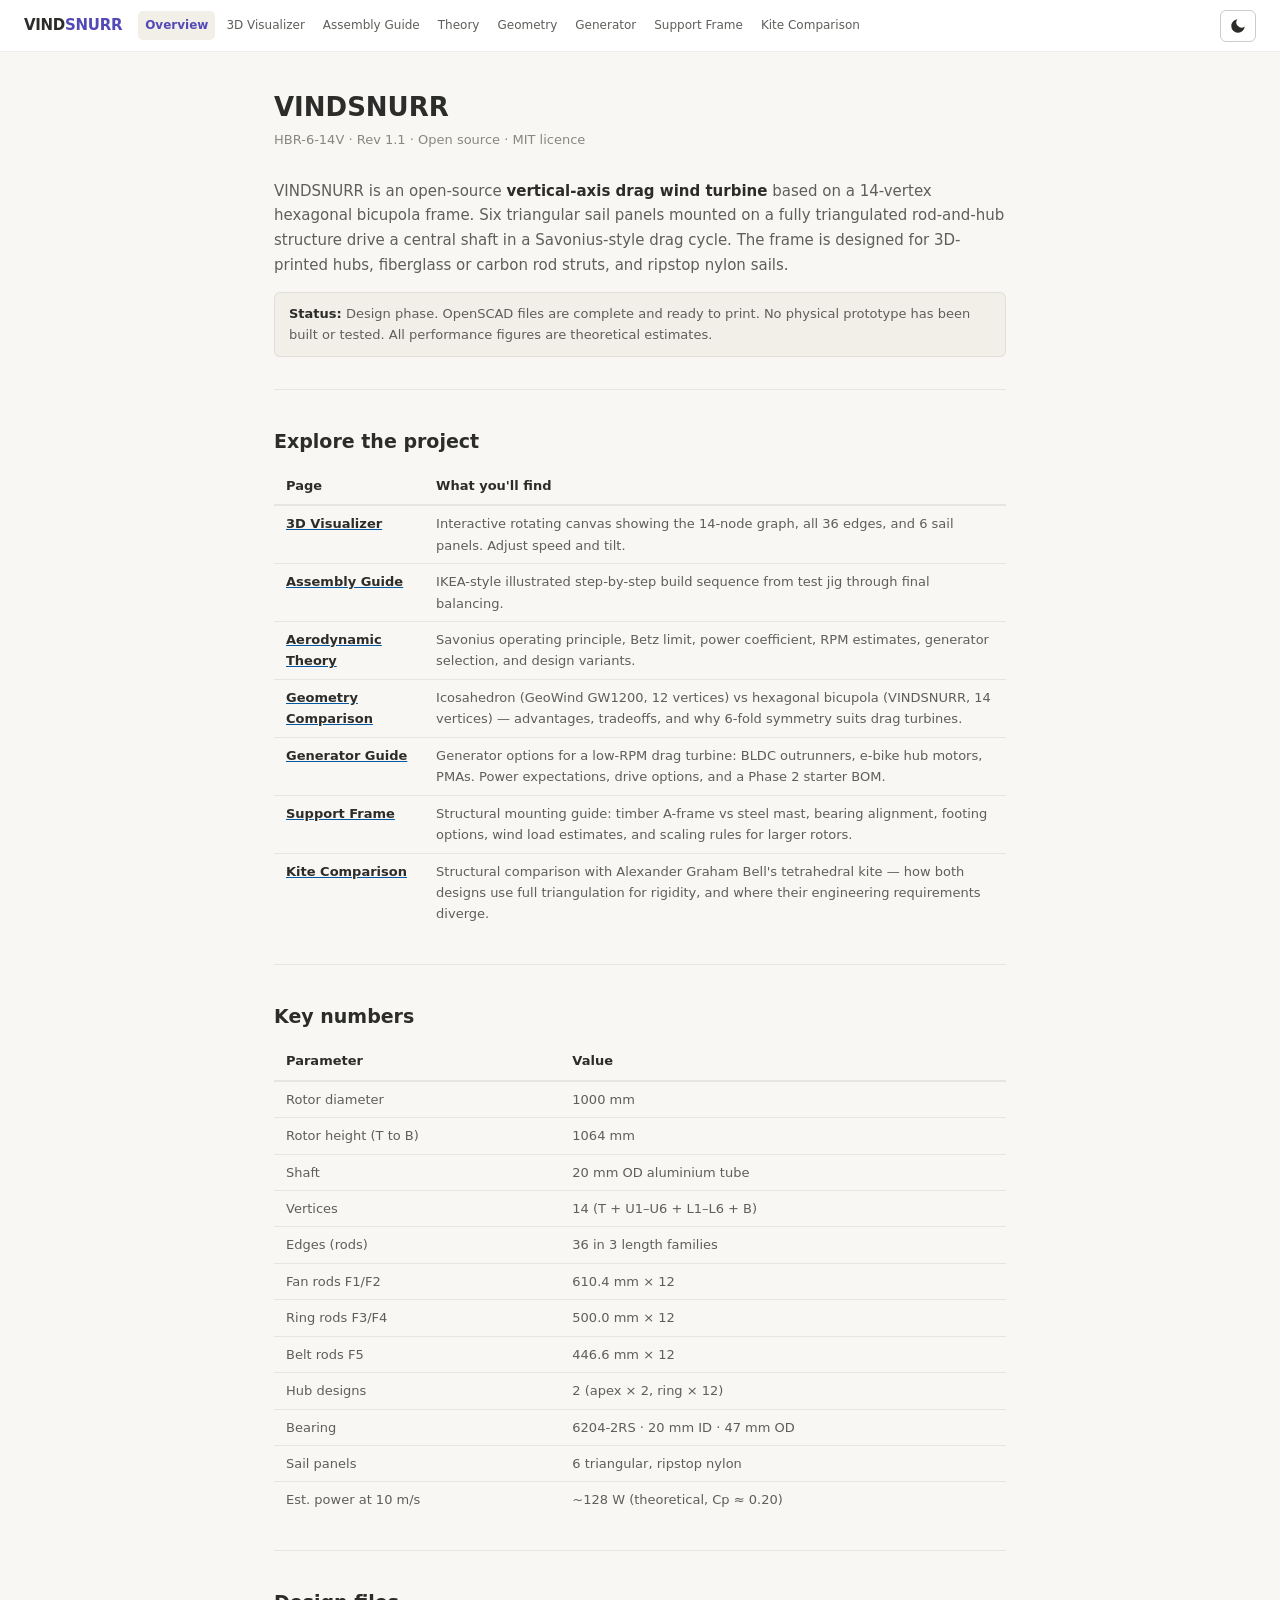
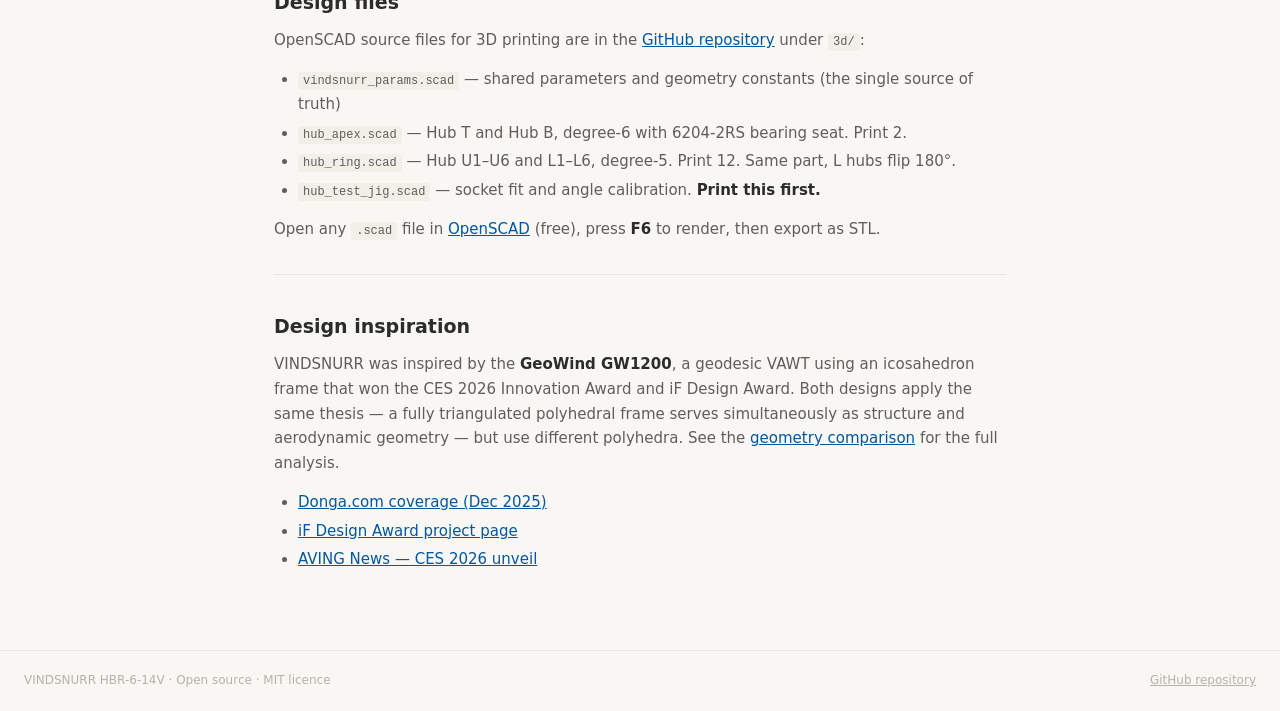
==== commit 62a0abd8: "Add OpenSCAD validation tooling, kite-comparison page, and kite-corners side project - Add 3d/valida" ====
--- a/docs/index.html
+++ b/docs/index.html
@@ -18,6 +18,7 @@
     <a href="geometry-comparison.html">Geometry</a>
     <a href="generator.html">Generator</a>
     <a href="support-frame.html">Support Frame</a>
+    <a href="kite-comparison.html">Kite Comparison</a>
   </nav>
   <button id="theme-toggle" aria-label="Switch to dark mode">
     <svg aria-hidden="true" class="sun-icon" viewBox="0 0 24 24" width="18" height="18">
@@ -83,6 +84,10 @@
         <tr>
           <td><a href="support-frame.html"><strong>Support Frame</strong></a></td>
           <td>Structural mounting guide: timber A-frame vs steel mast, bearing alignment, footing options, wind load estimates, and scaling rules for larger rotors.</td>
+        </tr>
+        <tr>
+          <td><a href="kite-comparison.html"><strong>Kite Comparison</strong></a></td>
+          <td>Structural comparison with Alexander Graham Bell's tetrahedral kite — how both designs use full triangulation for rigidity, and where their engineering requirements diverge.</td>
         </tr>
       </tbody>
     </table>
--- a/docs/site.css
+++ b/docs/site.css
@@ -59,7 +59,7 @@
   letter-spacing: -0.3px;
   color: var(--text-main);
   text-decoration: none;
-  margin-right: 28px;
+  margin-right: 16px;
   white-space: nowrap;
 }
 .site-logo:visited { color: var(--text-main); }
@@ -75,10 +75,10 @@
 .site-nav::-webkit-scrollbar { display: none; }
 
 .site-nav a {
-  font-size: 13px;
+  font-size: 12px;
   color: var(--text-muted);
   text-decoration: none;
-  padding: 6px 10px;
+  padding: 5px 7px;
   border-radius: 5px;
   white-space: nowrap;
   transition: background 0.1s, color 0.1s;
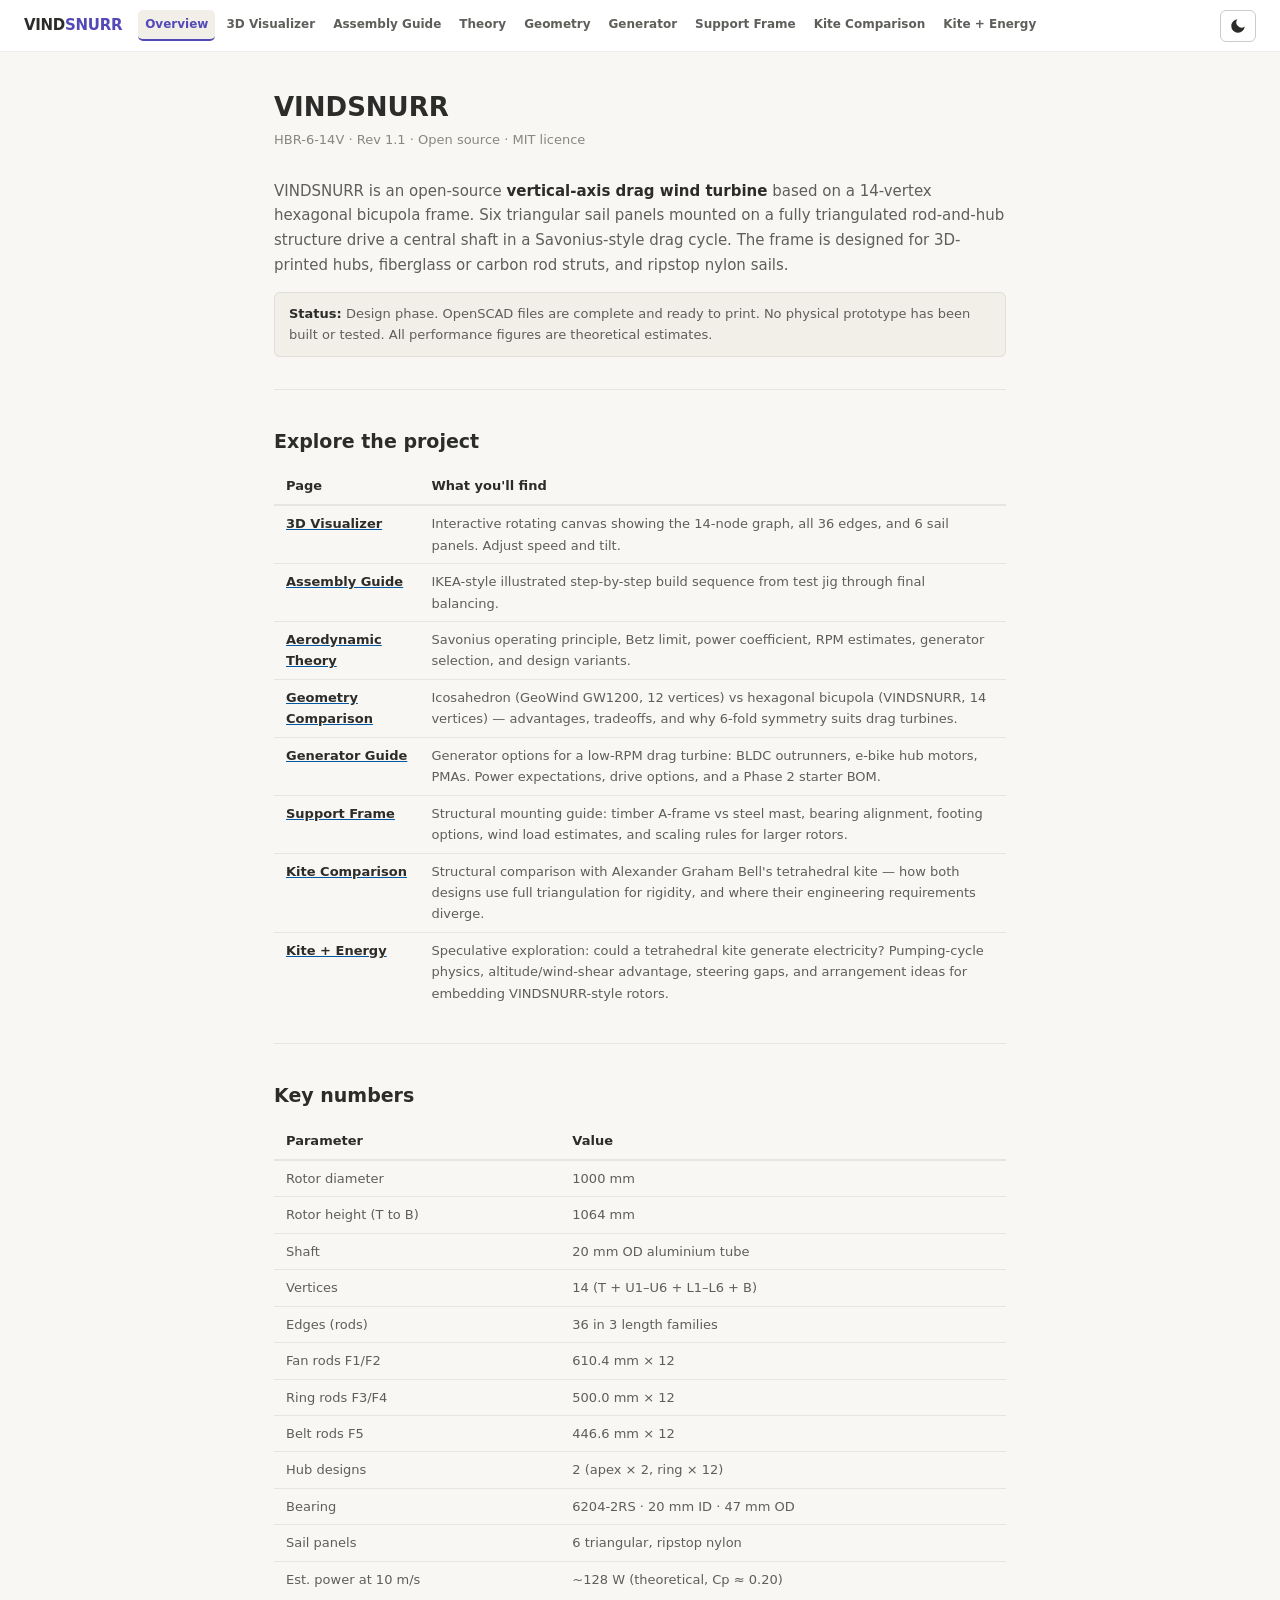
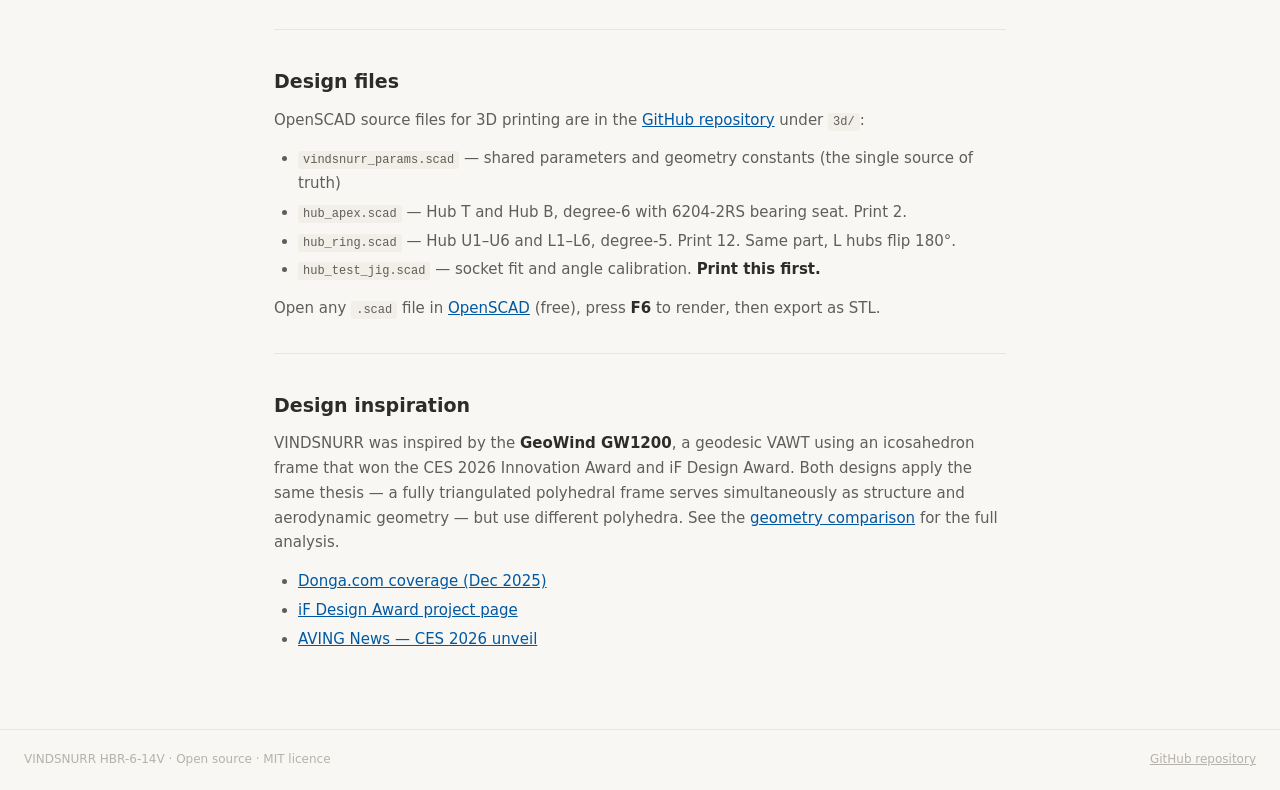
==== commit 34cc9c1e: "Fix header layout inconsistency, add kite-energy.html page viz.html and step-by-step.html applied wi" ====
--- a/docs/index.html
+++ b/docs/index.html
@@ -19,6 +19,7 @@
     <a href="generator.html">Generator</a>
     <a href="support-frame.html">Support Frame</a>
     <a href="kite-comparison.html">Kite Comparison</a>
+    <a href="kite-energy.html">Kite + Energy</a>
   </nav>
   <button id="theme-toggle" aria-label="Switch to dark mode">
     <svg aria-hidden="true" class="sun-icon" viewBox="0 0 24 24" width="18" height="18">
@@ -88,6 +89,10 @@
         <tr>
           <td><a href="kite-comparison.html"><strong>Kite Comparison</strong></a></td>
           <td>Structural comparison with Alexander Graham Bell's tetrahedral kite — how both designs use full triangulation for rigidity, and where their engineering requirements diverge.</td>
+        </tr>
+        <tr>
+          <td><a href="kite-energy.html"><strong>Kite + Energy</strong></a></td>
+          <td>Speculative exploration: could a tetrahedral kite generate electricity? Pumping-cycle physics, altitude/wind-shear advantage, steering gaps, and arrangement ideas for embedding VINDSNURR-style rotors.</td>
         </tr>
       </tbody>
     </table>
--- a/docs/site.css
+++ b/docs/site.css
@@ -76,11 +76,16 @@
 
 .site-nav a {
   font-size: 12px;
+  font-weight: 600; /* fixed for every state so the active page never
+                        reflows sibling links (bold-only-when-active
+                        changes each link's rendered width by a few px,
+                        shifting every link after it in the flex row) */
   color: var(--text-muted);
   text-decoration: none;
   padding: 5px 7px;
   border-radius: 5px;
   white-space: nowrap;
+  border-bottom: 2px solid transparent;
   transition: background 0.1s, color 0.1s;
 }
 .site-nav a:hover { background: var(--toggle-hov); color: var(--text-main); }
@@ -88,7 +93,7 @@
 .site-nav a[aria-current="page"] {
   background: var(--bg-code);
   color: var(--accent);
-  font-weight: 600;
+  border-bottom-color: var(--accent);
 }
 
 #theme-toggle {
